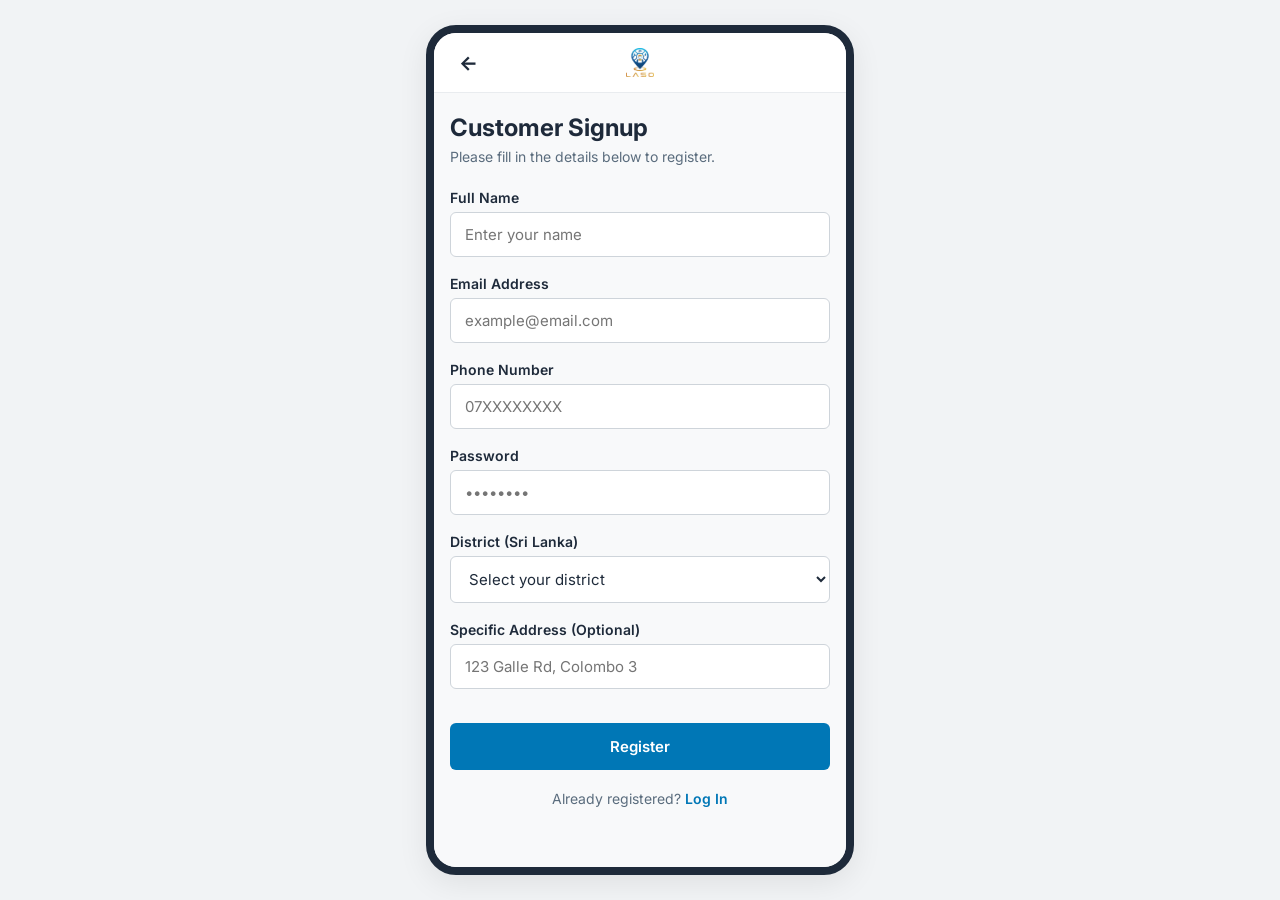
==== LASO/frontend/pages/auth/register.html @ 28529908 "Add files via upload" ====
<!DOCTYPE html>
<html lang="en">
<head>
  <meta charset="UTF-8">
  <meta name="viewport" content="width=device-width, initial-scale=1.0">
  <title>LASO - Create Account</title>
  <link rel="stylesheet" href="../../styles/main.css">
  <style>
    .register-container {
      display: flex;
      flex-direction: column;
      height: 100%;
      background-color: var(--bg-primary);
    }
    .gps-row {
      display: grid;
      grid-template-columns: 1fr 1fr auto;
      align-items: flex-end;
      gap: 8px;
    }
  </style>
  <script type="module" src="../../js/auth.js"></script>
</head>
<body>
  <div class="app-container">
    <!-- Header -->
    <header class="app-header">
      <button class="header-action" onclick="window.location.href='user-type.html'" aria-label="Back">
        <span style="font-size: 20px; font-weight: bold; line-height: 1;">←</span>
      </button>
      <a href="../../index.html" class="app-logo" style="text-decoration: none;">
        <img src="../../assets/logo.png" alt="LASO Logo" class="logo-img" onerror="this.style.display='none'; this.nextElementSibling.style.display='inline-block';" style="height: 30px; max-height: 30px; object-fit: contain;">
        <span class="logo-text" style="display: none;">LASO<span>.</span></span>
      </a>
      <div style="width: 36px;"></div>
    </header>

    <!-- Scrollable Form Container -->
    <div class="scrollable">
      <div class="animate-fade-in">
        <h2 id="register-title" style="font-size: 24px; font-weight: 700; margin-bottom: 6px;">Create Account</h2>
        <p style="color: var(--text-secondary); font-size: 14px; margin-bottom: 24px;">Please fill in the details below to register.</p>

        <div id="error-alert" style="display: none; background-color: #ffe3e3; color: #d63031; padding: 12px; border-radius: var(--radius-sm); font-size: 14px; margin-bottom: 16px; font-weight: 500;"></div>

        <form id="register-form">
          <!-- Common Fields -->
          <div class="form-group">
            <label for="name" class="form-label">Full Name</label>
            <input type="text" id="name" class="form-control" placeholder="Enter your name" required>
          </div>

          <div class="form-group">
            <label for="email" class="form-label">Email Address</label>
            <input type="email" id="email" class="form-control" placeholder="example@email.com" required>
          </div>

          <div class="form-group">
            <label for="phone" class="form-label">Phone Number</label>
            <input type="tel" id="phone" class="form-control" placeholder="07XXXXXXXX" required>
          </div>

          <div class="form-group">
            <label for="password" class="form-label">Password</label>
            <input type="password" id="password" class="form-control" placeholder="••••••••" required>
          </div>

          <div class="form-group">
            <label for="district" class="form-label">District (Sri Lanka)</label>
            <select id="district" class="form-control" required>
              <option value="" disabled selected>Select your district</option>
              <option value="Colombo">Colombo</option>
              <option value="Gampaha">Gampaha</option>
              <option value="Kalutara">Kalutara</option>
              <option value="Kandy">Kandy</option>
              <option value="Matale">Matale</option>
              <option value="Nuwara Eliya">Nuwara Eliya</option>
              <option value="Galle">Galle</option>
              <option value="Matara">Matara</option>
              <option value="Hambantota">Hambantota</option>
              <option value="Jaffna">Jaffna</option>
              <option value="Kilinochchi">Kilinochchi</option>
              <option value="Mannar">Mannar</option>
              <option value="Vavuniya">Vavuniya</option>
              <option value="Mullaitivu">Mullaitivu</option>
              <option value="Batticaloa">Batticaloa</option>
              <option value="Ampara">Ampara</option>
              <option value="Trincomalee">Trincomalee</option>
              <option value="Kurunegala">Kurunegala</option>
              <option value="Puttalam">Puttalam</option>
              <option value="Anuradhapura">Anuradhapura</option>
              <option value="Polonnaruwa">Polonnaruwa</option>
              <option value="Badulla">Badulla</option>
              <option value="Moneragala">Moneragala</option>
              <option value="Ratnapura">Ratnapura</option>
              <option value="Kegalle">Kegalle</option>
            </select>
          </div>

          <div class="form-group">
            <label for="address" class="form-label">Specific Address (Optional)</label>
            <input type="text" id="address" class="form-control" placeholder="123 Galle Rd, Colombo 3">
          </div>

          <!-- Provider-Only Fields -->
          <div id="provider-only-fields" style="display: none;">
            <div class="form-group">
              <label for="service-type" class="form-label">Service Category</label>
              <select id="service-type" class="form-control">
                <option value="" disabled selected>Select service you offer</option>
                <option value="plumbing">🧰 Plumbing</option>
                <option value="electrical">⚡ Electrical</option>
                <option value="carpentry">🔨 Carpentry</option>
                <option value="masonry">🧱 Masonry</option>
                <option value="painting">🎨 Painting</option>
                <option value="appliance">📺 Appliance Repair</option>
                <option value="ac">❄️ AC Repair & Maintenance</option>
                <option value="cleaning">🧹 Cleaning Services</option>
              </select>
            </div>

            <div class="form-group">
              <label class="form-label">GPS Coordinates</label>
              <div class="gps-row">
                <div>
                  <span class="text-xs text-secondary">Latitude</span>
                  <input type="number" id="lat" class="form-control" step="any" placeholder="Latitude" style="padding: 10px 8px; font-size: 13px;">
                </div>
                <div>
                  <span class="text-xs text-secondary">Longitude</span>
                  <input type="number" id="lon" class="form-control" step="any" placeholder="Longitude" style="padding: 10px 8px; font-size: 13px;">
                </div>
                <button type="button" id="btn-gps" class="btn btn-secondary" style="padding: 10px 12px; margin-top: 18px; font-size: 13px; height: 42px;">
                  🎯 Get GPS
                </button>
              </div>
              <p style="font-size: 11px; color: var(--text-secondary); margin-top: 4px;">Provides distance calculation. If left empty, default district center will be used.</p>
            </div>

            <div class="form-group">
              <label for="description" class="form-label">Short Description of Services</label>
              <textarea id="description" class="form-control" placeholder="Describe your experience, rates, or general service offers..."></textarea>
            </div>
          </div>

          <button type="submit" class="btn btn-primary" style="margin-top: 16px;">Register</button>
        </form>

        <div style="text-align: center; margin-top: 20px;">
          <p style="font-size: 14px; color: var(--text-secondary);">
            Already registered? <a href="login.html" style="color: var(--primary-color); font-weight: 600; text-decoration: none;">Log In</a>
          </p>
        </div>
      </div>
    </div>
  </div>
</body>
</html>
---- LASO/frontend/styles/main.css ----
@import url('https://fonts.googleapis.com/css2?family=Inter:wght@300;400;500;600;700&display=swap');

:root {
  --bg-primary: #ffffff;
  --bg-secondary: #f8f9fa;
  --card-bg: #ffffff;
  --text-primary: #1e2a3a;
  --text-secondary: #5a6c7d;
  --border-color: #e9ecef;
  --primary-color: #0077b6;
  --primary-hover: #005f92;
  --primary-light: rgba(0, 119, 182, 0.08);
  --shadow-soft: 0 4px 12px rgba(0, 0, 0, 0.04);
  --shadow-card: 0 2px 8px rgba(0, 0, 0, 0.05);
  --shadow-nav: 0 -2px 10px rgba(0, 0, 0, 0.05);
  --shadow-focus: 0 0 0 3px rgba(0, 119, 182, 0.2);
  --radius-sm: 6px;
  --radius-md: 12px;
  --radius-lg: 20px;
  --transition-fast: 0.2s cubic-bezier(0.4, 0, 0.2, 1);
  --transition-normal: 0.3s cubic-bezier(0.4, 0, 0.2, 1);
}

/* Reset and base styles */
* {
  margin: 0;
  padding: 0;
  box-sizing: border-box;
  font-family: 'Inter', -apple-system, BlinkMacSystemFont, "Segoe UI", Roboto, sans-serif;
  -webkit-tap-highlight-color: transparent;
}

body {
  background-color: #f1f3f5;
  color: var(--text-primary);
  display: flex;
  justify-content: center;
  align-items: center;
  min-height: 100vh;
  margin: 0;
}

/* App Wrapper for Phone Aspect Ratio on Desktop */
.app-container {
  width: 100%;
  max-width: 428px;
  height: 100vh;
  min-height: 550px;
  background-color: var(--bg-primary);
  position: relative;
  display: flex;
  flex-direction: column;
  box-shadow: 0 8px 30px rgba(0, 0, 0, 0.08);
  overflow: hidden;
}

@media (min-width: 435px) {
  .app-container {
    height: 850px;
    border-radius: 30px;
    border: 8px solid #1e2a3a;
  }
}

/* Scrollable Container without visible Scrollbar */
.scrollable {
  flex: 1;
  overflow-y: auto;
  scrollbar-width: none; /* Firefox */
  -ms-overflow-style: none; /* IE/Edge */
  padding: 20px 16px 90px 16px;
  background-color: var(--bg-secondary);
}

.scrollable::-webkit-scrollbar {
  display: none; /* Chrome/Safari */
}

/* App Bar / Header */
.app-header {
  height: 60px;
  background-color: var(--bg-primary);
  border-bottom: 1px solid var(--border-color);
  display: flex;
  align-items: center;
  justify-content: space-between;
  padding: 0 16px;
  z-index: 10;
  flex-shrink: 0;
}

.app-logo {
  text-decoration: none;
  display: flex;
  align-items: center;
  gap: 8px;
}

.logo-text {
  font-size: 22px;
  font-weight: 800;
  color: var(--text-primary);
  letter-spacing: 1.5px;
}

.logo-text span {
  color: var(--primary-color);
}

.logo-img {
  max-height: 30px;
  object-fit: contain;
  vertical-align: middle;
}

.header-action {
  background: none;
  border: none;
  font-size: 20px;
  cursor: pointer;
  color: var(--text-primary);
  width: 36px;
  height: 36px;
  border-radius: 50%;
  display: flex;
  align-items: center;
  justify-content: center;
  transition: var(--transition-fast);
}

.header-action:hover {
  background-color: var(--bg-secondary);
}

/* Bottom Navigation Bar */
.bottom-nav {
  position: absolute;
  bottom: 0;
  left: 0;
  right: 0;
  height: 70px;
  background-color: var(--bg-primary);
  border-top: 1px solid var(--border-color);
  box-shadow: var(--shadow-nav);
  display: flex;
  justify-content: space-around;
  align-items: center;
  z-index: 10;
  padding: 0 10px;
  padding-bottom: env(safe-area-inset-bottom);
}

.nav-item {
  display: flex;
  flex-direction: column;
  align-items: center;
  text-decoration: none;
  color: var(--text-secondary);
  font-size: 11px;
  font-weight: 500;
  transition: color 0.3s ease, font-weight 0.3s ease;
  cursor: pointer;
  background: none;
  border: none;
  gap: 2px;
  width: 65px;
  height: 100%;
  justify-content: center;
  position: relative;
}

.nav-icon-container {
  display: flex;
  align-items: center;
  justify-content: center;
  width: 32px;
  height: 32px;
  transition: transform 0.3s cubic-bezier(0.175, 0.885, 0.32, 1.275), box-shadow 0.3s ease, background-color 0.3s ease, border-color 0.3s ease;
}

.nav-svg {
  width: 22px;
  height: 22px;
  stroke: var(--text-secondary);
  transition: stroke 0.3s ease, transform 0.3s ease;
}

.nav-label {
  transition: transform 0.3s ease, opacity 0.3s ease;
}

/* Hover & Active States */
.nav-item:hover {
  color: var(--primary-color);
}

.nav-item:hover .nav-icon-container {
  transform: translateY(-3px);
}

.nav-item:hover .nav-svg {
  stroke: var(--primary-color);
}

.nav-item.active {
  color: var(--primary-color);
  font-weight: 700;
}

.nav-item.active .nav-icon-container {
  background-color: var(--bg-primary);
  border: 2px solid var(--primary-color);
  border-radius: 40%;
  width: 44px;
  height: 44px;
  transform: translateY(-8px);
  box-shadow: 0 4px 0 var(--primary-color), 0 4px 8px rgba(0, 119, 182, 0.15);
}

.nav-item.active .nav-svg {
  stroke: var(--primary-color);
  transform: scale(1.05);
}

/* Tactile Pressed 3D click feedback */
.nav-item:active .nav-icon-container {
  transform: translateY(-2px);
  box-shadow: 0 2px 0 var(--primary-color), 0 2px 4px rgba(0, 119, 182, 0.15);
}

/* 3D block colored line at the bottom of active item */
.nav-item::after {
  content: '';
  position: absolute;
  bottom: 2px;
  width: 20px;
  height: 3px;
  border-radius: 1.5px;
  background-color: var(--primary-color);
  transform: scaleX(0);
  transition: transform 0.3s cubic-bezier(0.175, 0.885, 0.32, 1.275);
}

.nav-item.active::after {
  transform: scaleX(1);
}

/* Cards */
.card {
  background-color: var(--card-bg);
  border-radius: var(--radius-md);
  border: 1px solid var(--border-color);
  box-shadow: var(--shadow-card);
  padding: 16px;
  margin-bottom: 16px;
  transition: var(--transition-normal);
}

.card:hover {
  transform: translateY(-2px);
  box-shadow: var(--shadow-soft);
}

/* Forms & Input fields */
.form-group {
  margin-bottom: 18px;
}

.form-label {
  display: block;
  font-size: 14px;
  font-weight: 600;
  color: var(--text-primary);
  margin-bottom: 6px;
}

.form-control {
  width: 100%;
  padding: 12px 14px;
  background-color: var(--bg-primary);
  border: 1px solid #ced4da;
  border-radius: var(--radius-sm);
  color: var(--text-primary);
  font-size: 15px;
  transition: border-color 0.15s ease-in-out, box-shadow 0.15s ease-in-out;
}

.form-control:focus {
  outline: none;
  border-color: var(--primary-color);
  box-shadow: var(--shadow-focus);
}

textarea.form-control {
  min-height: 100px;
  resize: none;
}

.form-check {
  display: flex;
  align-items: center;
  gap: 8px;
  cursor: pointer;
}

/* Buttons */
.btn {
  display: inline-flex;
  align-items: center;
  justify-content: center;
  width: 100%;
  padding: 14px;
  border-radius: var(--radius-sm);
  border: none;
  font-size: 15px;
  font-weight: 600;
  cursor: pointer;
  transition: var(--transition-fast);
  gap: 8px;
}

.btn-primary {
  background-color: var(--primary-color);
  color: #ffffff;
}

.btn-primary:hover {
  background-color: var(--primary-hover);
}

.btn-primary:active {
  transform: scale(0.98);
}

.btn-secondary {
  background-color: var(--bg-secondary);
  color: var(--text-primary);
  border: 1px solid var(--border-color);
}

.btn-secondary:hover {
  background-color: var(--border-color);
}

.btn-secondary:active {
  transform: scale(0.98);
}

.btn-text {
  background: none;
  border: none;
  color: var(--primary-color);
  padding: 8px;
  width: auto;
  font-size: 14px;
}

.btn-text:hover {
  text-decoration: underline;
}

/* Category Chips */
.chips-container {
  display: flex;
  gap: 8px;
  overflow-x: auto;
  padding: 4px 0 12px 0;
  scrollbar-width: none;
  -ms-overflow-style: none;
}

.chips-container::-webkit-scrollbar {
  display: none;
}

.chip {
  flex-shrink: 0;
  padding: 8px 14px;
  border-radius: var(--radius-lg);
  background-color: var(--card-bg);
  border: 1px solid var(--border-color);
  font-size: 13px;
  font-weight: 500;
  color: var(--text-secondary);
  cursor: pointer;
  transition: var(--transition-fast);
  display: flex;
  align-items: center;
  gap: 6px;
}

.chip:hover {
  border-color: var(--primary-color);
  color: var(--primary-color);
}

.chip.active {
  background-color: var(--primary-color);
  color: #ffffff;
  border-color: var(--primary-color);
}

/* Badge and Rating Stars */
.rating-stars {
  color: #ffb703;
  display: flex;
  align-items: center;
  gap: 2px;
}

.badge {
  display: inline-flex;
  align-items: center;
  justify-content: center;
  padding: 4px 8px;
  border-radius: var(--radius-sm);
  font-size: 12px;
  font-weight: 600;
}

.badge-info {
  background-color: var(--primary-light);
  color: var(--primary-color);
}

/* Chat styles */
.message-bubble {
  max-width: 80%;
  padding: 12px 16px;
  border-radius: var(--radius-md);
  margin-bottom: 12px;
  font-size: 14px;
  line-height: 1.4;
}

.message-sent {
  background-color: var(--primary-color);
  color: #ffffff;
  align-self: flex-end;
  border-bottom-right-radius: 2px;
}

.message-received {
  background-color: var(--bg-primary);
  color: var(--text-primary);
  border: 1px solid var(--border-color);
  align-self: flex-start;
  border-bottom-left-radius: 2px;
}

.chat-container {
  display: flex;
  flex-direction: column;
  gap: 4px;
  padding: 10px 0;
}

.chat-input-bar {
  display: flex;
  gap: 8px;
  padding: 12px 16px;
  background-color: var(--bg-primary);
  border-top: 1px solid var(--border-color);
  position: absolute;
  bottom: 0;
  left: 0;
  right: 0;
}

/* Search bar styling */
.search-wrapper {
  position: relative;
  margin-bottom: 16px;
}

.search-input {
  padding-left: 40px;
}

.search-icon {
  position: absolute;
  left: 14px;
  top: 50%;
  transform: translateY(-50%);
  color: var(--text-secondary);
  font-size: 16px;
  pointer-events: none;
}

/* Animations */
@keyframes slideInUp {
  from {
    transform: translateY(20px);
    opacity: 0;
  }
  to {
    transform: translateY(0);
    opacity: 1;
  }
}

.animate-fade-in {
  animation: slideInUp 0.3s cubic-bezier(0.16, 1, 0.3, 1) forwards;
}

/* Utilities */
.text-center { text-align: center; }
.mt-4 { margin-top: 16px; }
.mb-4 { margin-bottom: 16px; }
.w-full { width: 100%; }
.flex { display: flex; }
.flex-col { flex-direction: column; }
.items-center { align-items: center; }
.justify-between { justify-content: space-between; }
.gap-8 { gap: 8px; }
.font-semibold { font-weight: 600; }
.text-sm { font-size: 13px; }
.text-xs { font-size: 11px; }
.text-secondary { color: var(--text-secondary); }

/* Premium Glassmorphic Notification Toast */
.toast-notification {
  position: absolute;
  top: 70px;
  left: 16px;
  right: 16px;
  background: rgba(255, 255, 255, 0.92);
  backdrop-filter: blur(12px);
  border: 1px solid rgba(0, 119, 182, 0.18);
  border-radius: var(--radius-md);
  padding: 12px 16px;
  box-shadow: 0 10px 25px rgba(0, 0, 0, 0.08);
  display: flex;
  align-items: center;
  gap: 12px;
  z-index: 999;
  transform: translateY(-120px);
  opacity: 0;
  transition: transform 0.4s cubic-bezier(0.175, 0.885, 0.32, 1.275), opacity 0.4s ease;
}

.toast-notification.show {
  transform: translateY(0);
  opacity: 1;
}

.toast-icon {
  font-size: 22px;
  background: var(--primary-light);
  width: 40px;
  height: 40px;
  border-radius: 50%;
  display: flex;
  align-items: center;
  justify-content: center;
  flex-shrink: 0;
}

.toast-body {
  flex: 1;
  min-width: 0;
}

.toast-title {
  font-size: 13px;
  font-weight: 700;
  color: var(--text-primary);
  margin-bottom: 2px;
}

.toast-message {
  font-size: 12px;
  color: var(--text-secondary);
  line-height: 1.35;
  white-space: nowrap;
  overflow: hidden;
  text-overflow: ellipsis;
}
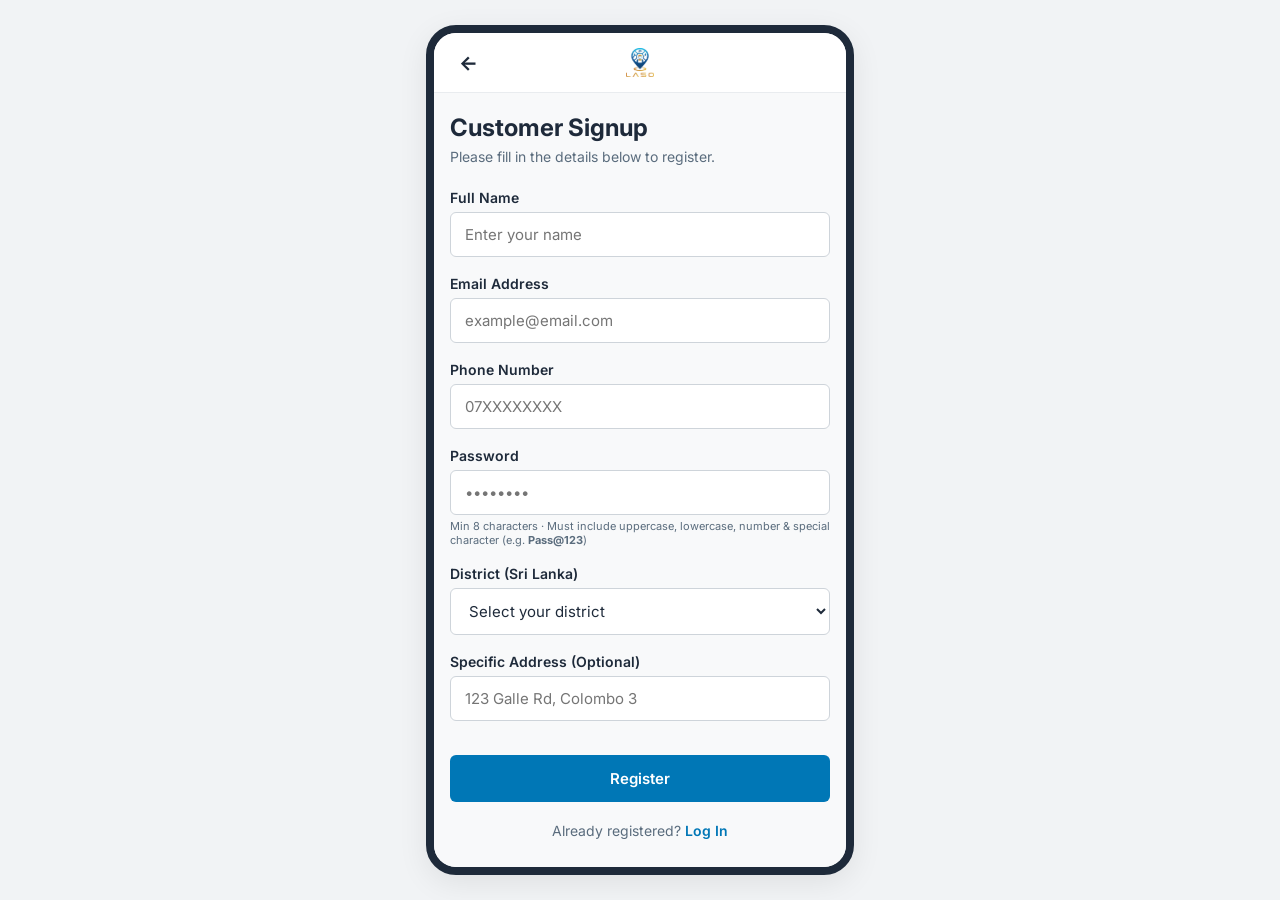
==== commit 43fcb02a: "Enhance registration form with validation and notes Updated the registration form with improved inpu" ====
--- a/LASO/frontend/pages/auth/register.html
+++ b/LASO/frontend/pages/auth/register.html
@@ -62,7 +62,10 @@
 
           <div class="form-group">
             <label for="password" class="form-label">Password</label>
-            <input type="password" id="password" class="form-control" placeholder="••••••••" required>
+           <input type="password" id="password" class="form-control" placeholder="••••••••" required>
+<p style="font-size: 11px; color: var(--text-secondary); margin-top: 4px;">
+  Min 8 characters · Must include uppercase, lowercase, number &amp; special character (e.g. <strong>Pass@123</strong>)
+</p>
           </div>
 
           <div class="form-group">
